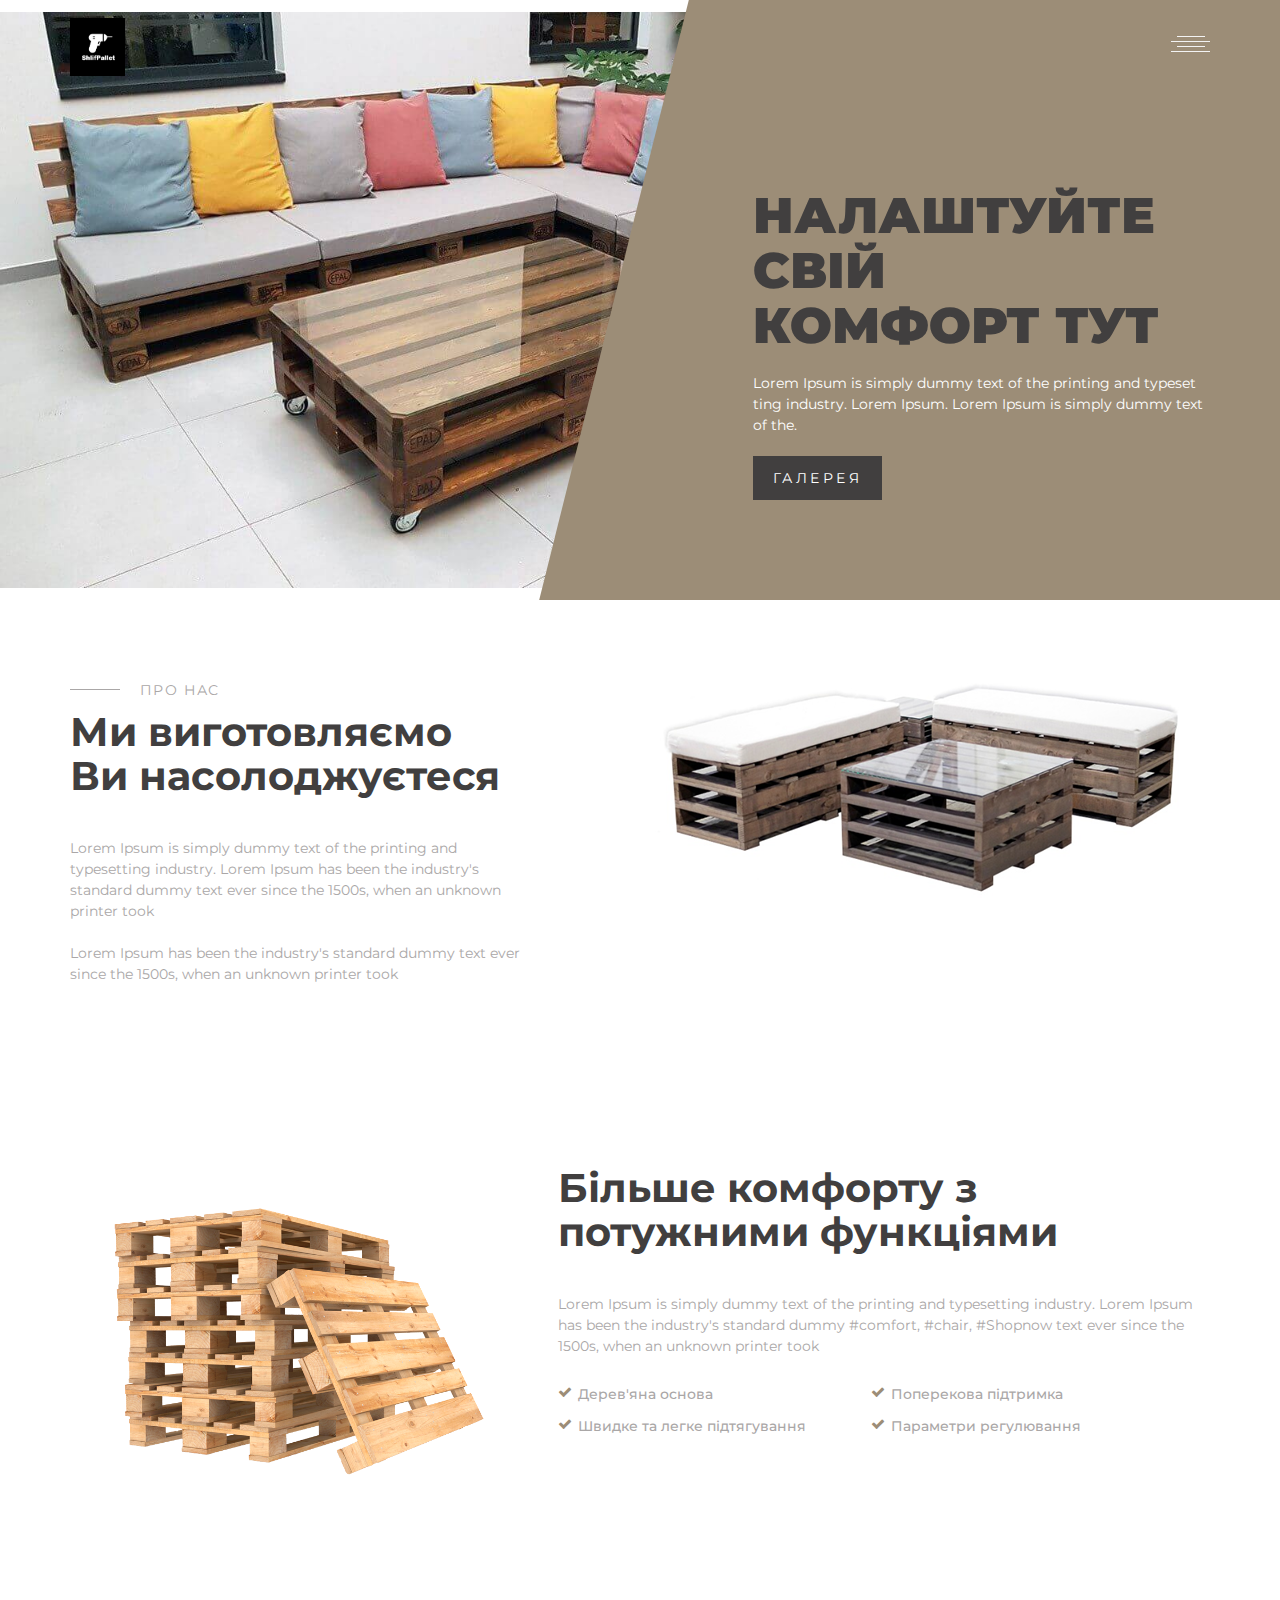
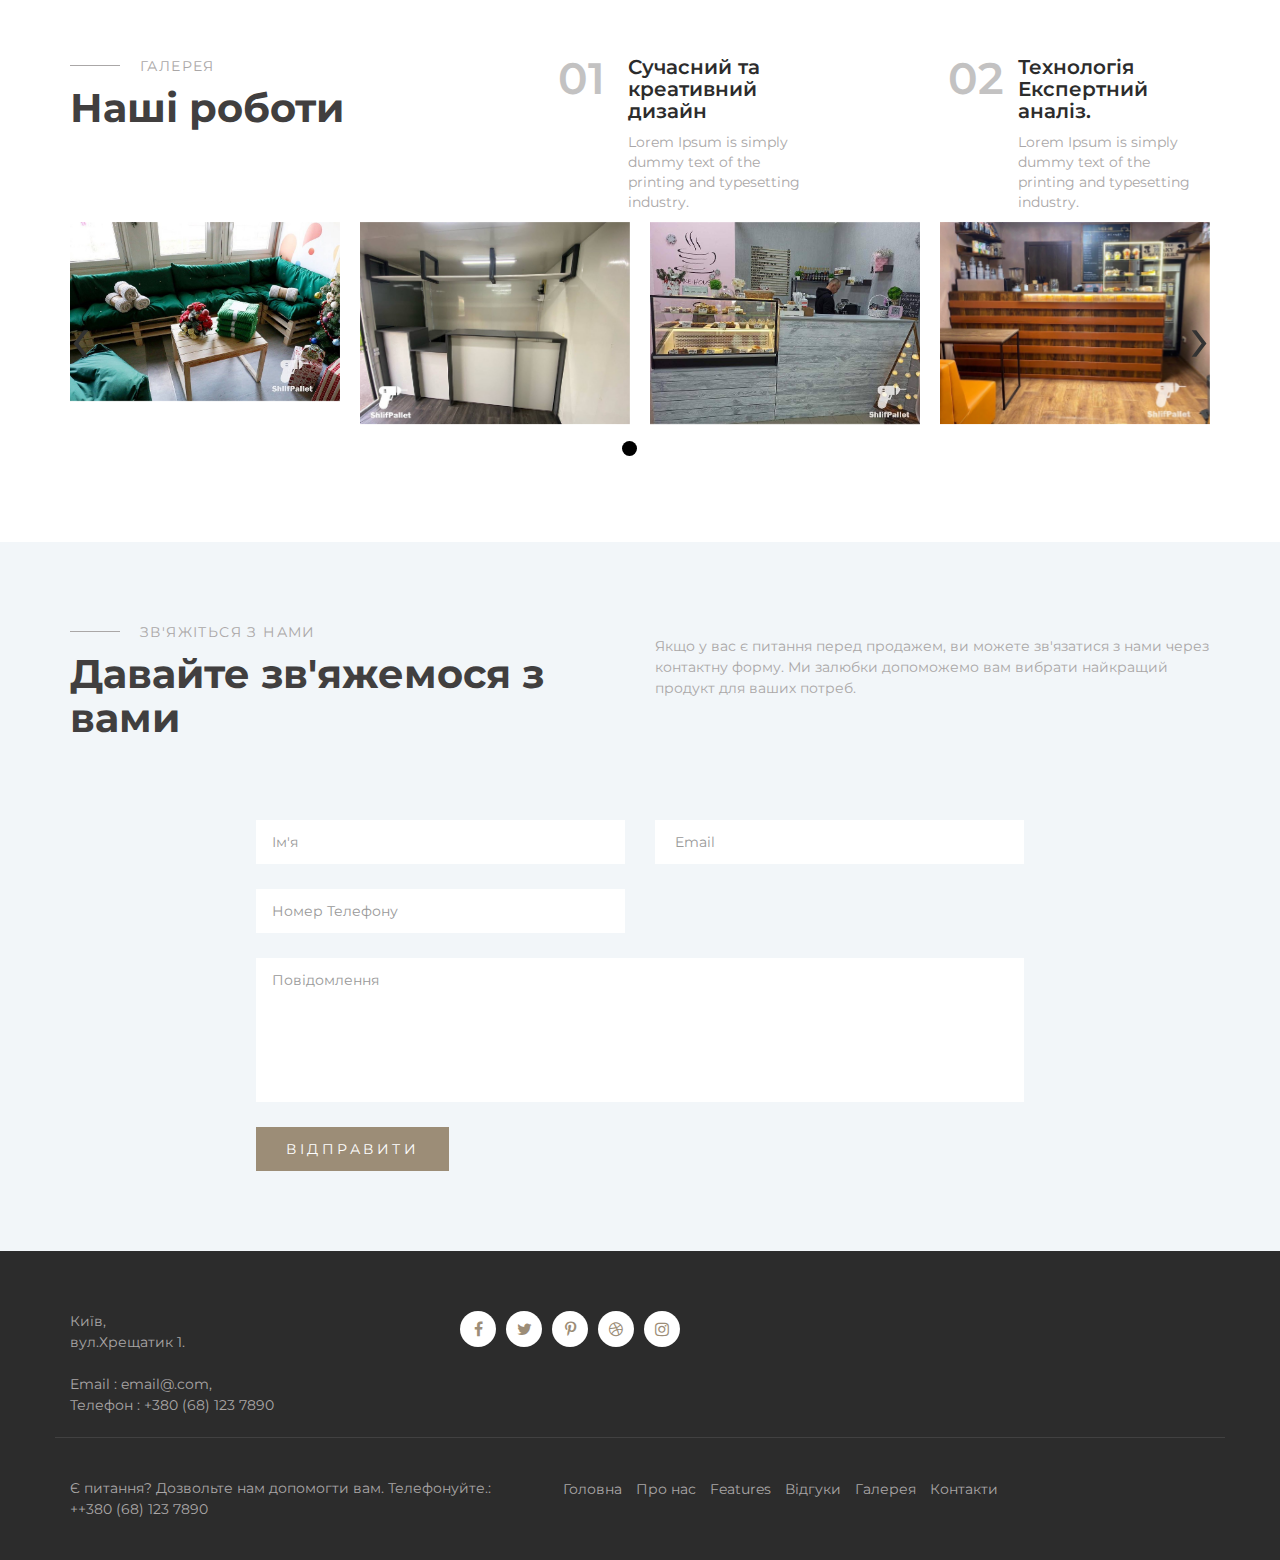
==== default.htm @ c1b33a98 "initial" ====
<!DOCTYPE html>
<html lang="en">

<head>
	<!-- Meta -->
	<meta charset="utf-8">
	<meta http-equiv="X-UA-Compatible" content="IE=edge">
	<meta name="viewport" content="width=device-width, initial-scale=1.0">
	<meta name="description" content="Shlifpallet - Furniture HTML template, Furniture landing page template">
	<meta name="keywords"
		content="Check out our furniture one page websites templates to showcase your furniture art and specification. CMS ready landing page. You can easily convert it into WordPress and other CMS.">
	<meta name="author" content="Awaiken">
	<!-- Page Title -->
	<title>Shlifpallet </title>
	<!-- Google Fonts css-->
	<link rel="preconnect" href="https://fonts.googleapis.com">
<link rel="preconnect" href="https://fonts.gstatic.com" crossorigin>
<link href="https://fonts.googleapis.com/css2?family=Montserrat:ital,wght@0,100;0,200;0,300;0,400;0,500;0,600;0,700;0,800;0,900;1,100;1,200;1,300;1,400;1,500;1,600;1,700;1,800;1,900&display=swap" rel="stylesheet"> 
	<!-- Bootstrap css -->
	<link href="css/bootstrap.min.css" rel="stylesheet" media="screen">
	<link href="css/bootsnav.css" rel="stylesheet" media="screen">
	<!-- Font Awesome icon css-->
	<link href="css/font-awesome.min.css" rel="stylesheet" media="screen">
	<link href="css/flaticon.css" rel="stylesheet" media="screen">
	<!-- Swiper's CSS -->
	<link rel="stylesheet" href="css/swiper.min.css">
	<!-- Animated css -->
	<link href="css/animate.css" rel="stylesheet">
	<!-- Magnific Popup CSS -->
	<link href="css/magnific-popup.css" rel="stylesheet">
	<!-- MS Slider CSS -->
	<link rel="stylesheet" type="text/css" href="css/sliderstyle.css">
	<!-- Main custom css -->
	<link href="css/custom.css" rel="stylesheet" media="screen">
</head>

<body>

	<!-- Preloader starts -->
	<!-- <div class="preloader">
		<span class="loader">
			<span class="loader-inner"></span>
		</span>
	</div> -->
	<!-- Preloader Ends -->

	<!-- Header Section Starts-->
	<header>
		<nav class="navbar navbar-default navbar-sticky  navbar-fixed-top navbar-scrollspy bootsnav"
			data-minus-value-desktop="71" data-minus-value-mobile="71" data-speed="1000">
			<div class="container">
				<div class="attr-nav">
					<ul>
						<li class="side-menu"><a href="#"><img src="images/bar.png" alt="" /></a></li>
					</ul>
				</div>

				<div class="navbar-header">
					<a class="navbar-brand" href="#"><img src="./logo.jpg" class="logo" alt=""></a>
				</div>
			</div>

			<!-- Start Side Menu -->
			<div class="side">
				<a href="#" class="close-side"><i class="fa fa-times"></i></a>
				<div class="side-logo">
					<img src="./logo.jpg" alt="" />
				</div>

				<div class="widget">
					<ul class="link">
						<li class="active scroll"><a href="#home"><i class="fa fa-home"></i> Головна</a></li>
						<li class="scroll"><a href="#about"><i class="fa fa-user "></i> Про нас</a></li>
						<li class="scroll"><a href="#feature"><i class="fa fa-heart"></i> Особливості</a></li>
						<li class="scroll"><a href="#testimonial"><i class="fa fa-comments"></i> Відгуки</a></li>
						<li class="scroll"><a href="#showcase"><i class="fa fa-file-image-o"></i> Галерея</a></li>
						<li class="scroll"><a href="#contact"><i class="fa fa-Телефон"></i> Контакти</a></li>
					</ul>
				</div>
			</div>
			<!-- Side Menu End -->
		</nav>
	</header>
	<!-- Header Section Ends-->

	<!-- Banner Section Starts -->
	<section class="banner parallaxie" id="home">
		<div class="container">
			<div class="row">
				<div class="col-md-5 col-md-offset-7">
					<!-- Header content starts -->
					<div class="header-content wow fadeInUp">
						<h2>Налаштуйте свій
							<br />Комфорт тут
						</h2>
						<p>Lorem Ipsum is simply dummy text of the printing and typeset ting industry. Lorem Ipsum.
							Lorem Ipsum is simply dummy text of the.</p>

						<a href="#" class="btn-shopnow">Галерея</a>
					</div>
					<!-- Header content ends -->
				</div>
			</div>
		</div>
	</section>
	<!-- Banner Section Ends -->

	<!-- Facility Button box starts -->
	<!-- <div class="facility-button">
		<div class="container">
			<div class="row">
				<div class="col-md-4">
					<div class="facility-single wow fadeInUp" data-wow-delay="0.2s">
						<div class="icon-box">
							<i class="flaticon-wallet"></i>
						</div>
						<p>Money Back</p>
					</div>
				</div>

				<div class="col-md-4">
					<div class="facility-single wow fadeInUp" data-wow-delay="0.4s">
						<div class="icon-box">
							<i class="flaticon-shipped"></i>
						</div>
						<p>Free Shipping</p>
					</div>
				</div>

				<div class="col-md-4">
					<div class="facility-single wow fadeInUp" data-wow-delay="0.6s">
						<div class="icon-box">
							<i class="flaticon-support"></i>
						</div>
						<p>Online Support 24/7</p>
					</div>
				</div>
			</div>
		</div>
	</div> -->
	<!-- Facility Button box ends -->

	<!-- About us section starts -->
	<section class="aboutus" id="about">
		<div class="container">
			<div class="row">
				<!-- About us content start -->
				<div class="col-md-5 col-sm-6">
					<div class="section-title wow fadeInUp">
						<p>Про нас</p>
						<h2>Ми виготовляємо <br />Ви насолоджуєтеся</h2>
					</div>

					<div class="about-entry">
						<p>Lorem Ipsum is simply dummy text of the printing and typesetting industry. Lorem Ipsum has
							been the industry's standard dummy text ever since the 1500s, when an unknown printer took
						</p>

						<p>Lorem Ipsum has been the industry's standard dummy text ever since the 1500s, when an unknown
							printer took</p>

					</div>
				</div>
				<!-- About us content end -->

				<!-- About us Image start -->
				<div class="col-md-6 col-md-offset-1 col-sm-3 col-xs-6">
					<div class="about-image wow fadeInRight" data-wow-delay="0.2s">
						<img src="images/offerr.png" alt="" />
					</div>
				</div>
				<!-- About us Image end -->

				<!-- About us Image start -->
				<!-- <div class="col-md-3 col-sm-3 col-xs-6">
					<div class="about-image wow fadeInRight" data-wow-delay="0.4s">
						<img src="images/about-2.jpg" alt="" />
					</div>
				</div> -->
				<!-- About us Image end -->
			</div>
		</div>
	</section>
	<!-- About us section ends -->


	<!-- Features section starts -->
	<section class="features" id="feature">
		<div class="container">
			<div class="row">
				<!-- Feature image start -->
				<div class="col-md-5 col-sm-6">
					<div class="feature-image wow fadeInLeft">
						<img src="images/main.png" alt="" />
					</div>
				</div>
				<!-- Feature image end -->

				<!-- Feature content start -->
				<div class="col-md-7 col-sm-6">
					<div class="section-title">
						<h2>Більше комфорту з <br /> потужними функціями</h2>
					</div>

					<div class="feature-entry">
						<p>Lorem Ipsum is simply dummy text of the printing and typesetting industry. Lorem Ipsum has
							been the industry's standard dummy #comfort, #chair, #Shopnow text ever since the 1500s,
							when an unknown printer took</p>


						<ul>
							<li>Дерев'яна основа</li>
							<li>Поперекова підтримка</li>
							<li>Швидке та легке підтягування</li>
							<li>Параметри регулювання</li>
							<!-- <li>Smooth Revolving</li> -->
						</ul>
					</div>
				</div>
				<!-- Feature content end -->
			</div>
		</div>
	</section>
	<!-- Features section ends -->
	<!-- Design Showcase section starts -->
	<section class="design-showcase" id="showcase">
		<div class="container">
			<div class="row">
				<div class="col-md-5">
					<div class="section-title wow fadeInUp" data-wow-delay="0.2s">
						<p>Галерея</p>
						<h2>Наші роботи</h2>
					</div>
				</div>

				<div class="col-md-3">
					<div class="design-single wow fadeInUp" data-wow-delay="0.4s">
						<span>01</span>
						<h3>Сучасний та креативний дизайн</h3>
						<p>Lorem Ipsum is simply dummy text of the printing and typesetting industry.</p>
					</div>
				</div>

				<div class="col-md-3 col-md-offset-1">
					<div class="design-single wow fadeInUp" data-wow-delay="0.6s">
						<span>02</span>
						<h3>Технологія Експертний аналіз.</h3>
						<p>Lorem Ipsum is simply dummy text of the printing and typesetting industry.</p>
					</div>
				</div>
			</div>

			<div class="row">
				<div class="col-md-12">
					<!-- Showcase slide start -->
					<div class="owl-slider">
						<div id="carousel" class="owl-carousel">
							<div class="item">
								<img src="./images/1.jpg">
							</div>
							<div class="item">
								<img src="./images/2.jpg" alt="">
							</div>
							<!-- <div class="item">
								<img src="./images/3.jpg"
									alt="">
							</div> -->
							<!-- <div class="item">
								<img src="./images/4.jpg"
									alt="">
							</div> -->

							<div class="item">
								<img src="./images/6.jpg" alt="">
							</div>
							<div class="item">
								<img src="./images/7.jpg" alt="">
							</div>
							<div class="item">
								<img src="./images/8.jpg" alt="">
							</div>
							<div class="item">
								<img src="./images/9.jpg" alt="">
							</div>
						</div>
					</div>
					<!-- <div class="slider showcase-slider">
						<img src="images/showcase-1.jpg" class="left" alt="" />
						<img src="images/showcase-2.jpg" class="center" alt="" />
						<img src="images/showcase-3.jpg" class="right" alt="" />
						<img src="images/showcase-4.jpg" alt="" />
					</div> -->
					<!-- Showcase slide end -->
				</div>
			</div>
		</div>
	</section>
	<!-- Design Showcase section ends -->

	<!-- Testimonial starts -->
	<!-- <section class="testimonials parallaxie" id="testimonial">
		<div class="container">
			<div class="row">
				<div class="col-md-12">
					<div class="section-title wow fadeInUp">
						<p>Відгук клієнта</p>
						<h2>Відгук від покупця</h2>
					</div>
				</div>
			</div>

			<div class="row">
				<div class="col-md-12">
					<div class="testimonial-slider">
						<section class="testimonials">
							<div class="container">

								<div class="row">
									<div class="col-sm-12">
									</div>
								</div>
							</div>
						</section>
					</div>
				</div>
			</div>
		</div>
	</section> -->

	<!-- Testimonial ends -->



	<!-- Get in touch section starts -->
	<section class="contactus" id="contact">
		<div class="container">
			<div class="row">
				<div class="col-md-6">
					<div class="section-title wow fadeInUp">
						<p>Зв'яжіться з нами</p>
						<h2>Давайте зв'яжемося з вами</h2>
					</div>
				</div>

				<div class="col-md-6">
					<div class="contact-note">
						<p>Якщо у вас є питання перед продажем, ви можете зв'язатися з нами через контактну форму. Ми
							залюбки допоможемо вам
							вибрати найкращий продукт для ваших потреб.</p>
					</div>
				</div>
			</div>

			<div class="row">
				<div class="col-md-12">
					<!-- Contact us Form start -->
					<div class="contact-form">
						<form id="contactForm" action="#" method="post" data-toggle="validator">
							<div class="row">
								<div class="form-group col-md-6 col-sm-6">
									<input type="text" name="name" id="name" class="form-control" placeholder="Ім'я"
										required>
									<div class="help-block with-errors"></div>
								</div>

								<div class="form-group col-md-6 col-sm-6">
									<input type="email" name="email" id="email" class="form-control"
										placeholder=" Email" required>
									<div class="help-block with-errors"></div>
								</div>

								<div class="form-group col-md-6 col-sm-6">
									<input type="text" name="Телефон" id="Телефон" class="form-control"
										placeholder="Номер Телефону" required>
									<div class="help-block with-errors"></div>
								</div>
								<div class="form-group col-md-12 col-sm-12">
									<textarea rows="6" name="message" id="message" class="form-control"
										placeholder="Повідомлення" required></textarea>
									<div class="help-block with-errors"></div>
								</div>

								<div class="col-md-12 col-sm-12">
									<button type="submit" class="btn-contact"
										title="Submit Your Message!">Відправити</button>
									<div id="msgSubmit" class="h3 text-left hidden"></div>
								</div>
							</div>
						</form>
					</div>
					<!-- Contact us Form end -->
				</div>
			</div>
		</div>
	</section>
	<!-- Get in touch section ends -->

	<!-- Footer starts -->
	<footer>
		<div class="container">
			<div class="row footer-mega">
				<div class="col-md-4">
					<div class="footer-contact">
						<p>Київ, <br />вул.Хрещатик 1.</p>
						<p>Email : email@.com, <br />Телефон : +380 (68) 123 7890</p>
					</div>
				</div>

				<div class="col-md-4">
					<div class="footer-social">
						<a href="#"><i class="fa fa-facebook"></i></a>
						<a href="#"><i class="fa fa-twitter"></i></a>
						<a href="#"><i class="fa fa-pinterest-p"></i></a>
						<a href="#"><i class="fa fa-dribbble"></i></a>
						<a href="#"><i class="fa fa-instagram"></i></a>
					</div>

					<!-- <div class="footer-siteinfo">
						<p>Copyright &copy; 2018, Shlifpallet by Awaiken</p>
					</div> -->
				</div>
			</div>

			<div class="row">
				<div class="col-md-5">
					<div class="need-help">
						<p>Є питання? Дозвольте нам допомогти вам. Телефонуйте.: ++380 (68) 123 7890</p>
					</div>
				</div>

				<div class="col-md-7">
					<!-- Footer menu start -->
					<div class="footer-menu">
						<ul>
							<li><a href="#">Головна</a></li>
							<li><a href="#">Про нас</a></li>
							<li><a href="#">Features</a></li>
							<li><a href="#">Відгуки</a></li>
							<li><a href="#">Галерея</a></li>
							<li><a href="#">Контакти</a></li>
						</ul>
					</div>
					<!-- Footer menu end -->
				</div>
			</div>
		</div>
	</footer>
	<!-- Footer ends -->

	<!-- Jquery Library File -->
	<script src="js/jquery-1.12.4.min.js"></script>
	<!-- Bootstrap js file -->
	<script src="js/bootsnav.js"></script>
	<script src="js/bootstrap.min.js"></script>
	<!-- Bootstrap form validator -->
	<script src="js/validator.min.js"></script>
	<!-- Wow js file -->
	<script src="js/wow.js"></script>
	<!-- Swiper Carousel js file -->
	<script src="js/swiper.min.js"></script>
	<!-- Magnific Popup core JS file -->
	<script src="js/jquery.magnific-popup.min.js"></script>
	<!-- MS Slider js file -->
	<script src="js/slider.jquery.js"></script>
	<!-- Parallaxie js file -->
	<script src="js/parallaxie.js"></script>
	<!-- SmoothScroll -->
	<script src="js/SmoothScroll.js"></script>
	<!-- Main Custom js file -->
	<script src="js/function.js"></script>
	<link rel="stylesheet" href="https://cdnjs.cloudflare.com/ajax/libs/OwlCarousel2/2.3.4/assets/owl.carousel.min.css">
	<script src="https://cdnjs.cloudflare.com/ajax/libs/OwlCarousel2/2.3.4/owl.carousel.min.js"></script>
	<script>
		jQuery("#carousel").owlCarousel({
			autoplay: true,
			rewind: true, /* use rewind if you don't want loop */
			margin: 20,
			/*
		   animateOut: 'fadeOut',
		   animateIn: 'fadeIn',
		   */
			responsiveClass: true,
			autoHeight: true,
			autoplayTimeout: 7000,
			smartSpeed: 800,
			nav: true,
			responsive: {
				0: {
					items: 1
				},

				600: {
					items: 3
				},

				1024: {
					items: 4
				},

				1366: {
					items: 4
				}
			}
		});
	</script>
	<script>
		$(document).ready(function () {
			$('.owl-testimonials').owlCarousel({
				items: 1,
				nav: true,
				dots: true,
				autoplay: true
			})

			// $('.owl-testimonials .owl-prev').html('<');

			// $('.owl-testimonials .owl-next').html('→');
		});
	</script>
</body>

</html>
---- css/bootsnav.css ----
/* ==============================================================

Template name : Bootsnav - Multi Purpose Header
Categorie : Bootstrap Menu in CSS
Author : adamnurdin01
Version : v.1.2
Created : 2016-06-02
Last update : 2016-10-19

============================================================== */

/* MEGAMENU STYLE
=================================*/
nav.bootsnav .dropdown.megamenu-fw {
    position: static;
}

nav.bootsnav .container {
    position: relative;
}

nav.bootsnav .megamenu-fw .dropdown-menu {
    left: auto;
}

nav.bootsnav .megamenu-content {
    padding: 15px;
    width: 100% !important;
}

nav.bootsnav .megamenu-content .title{
    margin-top: 0;
}

nav.bootsnav .dropdown.megamenu-fw .dropdown-menu {
    left: 0;
    right: 0;
}

/* Navbar
=================================*/
nav.navbar.bootsnav{
    margin-bottom: 0;
    -moz-border-radius: 0px;
    -webkit-border-radius: 0px;
    -o-border-radius: 0px;
    border-radius: 0px;
    background-color: #fff;
    border: none;
    border-bottom: solid 1px #e0e0e0;
    z-index: 9;
}

nav.navbar.bootsnav ul.nav > li > a{
    color: #6f6f6f;
    background-color: transparent;
    outline: none;
    margin-bottom: -2px;
}

nav.navbar.bootsnav ul.nav li.megamenu-fw > a:hover,
nav.navbar.bootsnav ul.nav li.megamenu-fw > a:focus,
nav.navbar.bootsnav ul.nav li.active > a:hover,
nav.navbar.bootsnav ul.nav li.active > a:focus,
nav.navbar.bootsnav ul.nav li.active > a{
    background-color: transparent;
}

nav.navbar.bootsnav .navbar-toggle{
    background-color: #fff;
    border: none;
    padding: 0;
    font-size: 18px;
    position: relative;
    top: 5px;
}

nav.navbar.bootsnav ul.nav .dropdown-menu .dropdown-menu{
    top: 0;
    left: 100%;
}

nav.navbar.bootsnav ul.nav ul.dropdown-menu > li > a{
    white-space:normal;
}


ul.menu-col{
    padding: 0;
    margin: 0;
    list-style: none;
}

ul.menu-col li a{
    color: #6f6f6f;
}

ul.menu-col li a:hover,
ul.menu-col li a:focus{
    text-decoration: none;
}

/* Navbar Full
=================================*/
nav.bootsnav.navbar-full{
    padding-bottom: 10px;
    padding-top: 10px;
}

nav.bootsnav.navbar-full .navbar-header{
    display: block;
    width: 100%;
}

nav.bootsnav.navbar-full .navbar-toggle{
    display: inline-block;
    margin-right: 0;
    position: relative;
    top: 0;
    font-size: 30px;
    -webkit-transition: all 1s ease-in-out;
	-moz-transition: all 1s ease-in-out;
	-o-transition: all 1s ease-in-out;
	-ms-transition: all 1s ease-in-out;
	transition: all 1s ease-in-out;
}

nav.bootsnav.navbar-full .navbar-collapse{
    position: fixed;
    width: 100%;
    height: 100% !important;
    top: 0;
    left: 0;
    padding: 0;
    display: none !important;
    z-index: 9;
}

nav.bootsnav.navbar-full .navbar-collapse.in{
    display: block !important;
}

nav.bootsnav.navbar-full .navbar-collapse .nav-full{
    overflow: auto;
}

nav.bootsnav.navbar-full .navbar-collapse .wrap-full-menu{
    display: table-cell;
    vertical-align: middle;
    background-color: #fff;
    overflow: auto;
}

nav.bootsnav.navbar-full .navbar-collapse .nav-full::-webkit-scrollbar {
    width: 0;
}

nav.bootsnav.navbar-full .navbar-collapse .nav-full::-moz-scrollbar {
    width: 0;
}

nav.bootsnav.navbar-full .navbar-collapse .nav-full::-ms-scrollbar {
    width: 0;
}

nav.bootsnav.navbar-full .navbar-collapse .nav-full::-o-scrollbar {
    width: 0;
}


nav.bootsnav.navbar-full .navbar-collapse ul.nav{
    display: block;
    width: 100%;
    overflow: auto;
}

nav.bootsnav.navbar-full .navbar-collapse ul.nav a:hover,
nav.bootsnav.navbar-full .navbar-collapse ul.nav a:focus,
nav.bootsnav.navbar-full .navbar-collapse ul.nav a{
    background-color: transparent;
}

nav.bootsnav.navbar-full .navbar-collapse ul.nav > li{
    float: none;
    display: block;
    text-align: center;
}

nav.bootsnav.navbar-full .navbar-collapse ul.nav > li > a{
    display: table;
    margin: auto;
    text-transform: uppercase;
    font-weight: bold;
    letter-spacing: 2px;
    font-size: 24px;
    padding: 10px 15px;
}

li.close-full-menu > a{
    padding-top: 0px;
    padding-bottom: 0px;
}

li.close-full-menu{
    padding-top: 30px;
    padding-bottom: 30px;
}

/* Atribute Navigation
=================================*/
.attr-nav{
    float: right;
    display: inline-block;
    margin-left: 13px;
    margin-right: -15px;
}

.attr-nav > ul{
    padding: 0;
    margin: 0 0 -7px 0;
    list-style: none;
    display: inline-block;
}

.attr-nav > ul > li{
    float: left;
    display: block;
}

.attr-nav > ul > li > a{
    color: #6f6f6f;
    display: block;
    padding: 28px 15px;
    position: relative;
}

.attr-nav > ul > li > a span.badge{
    position: absolute;
    top: 50%;
    margin-top: -15px;
    right: 5px;
    font-size: 10px;
    padding: 0;
    width: 15px;
    height: 15px;
    padding-top: 2px;
}

.attr-nav > ul > li.dropdown ul.dropdown-menu{
    -moz-border-radius: 0px;
    -webkit-border-radius: 0px;
    -o-border-radius: 0px;
    border-radius: 0px;
    -moz-box-shadow: 0px 0px 0px;
    -webkit-box-shadow: 0px 0px 0px;
    -o-box-shadow: 0px 0px 0px;
    box-shadow: 0px 0px 0px;
    border: solid 1px #e0e0e0;
}

ul.cart-list{
    padding: 0 !important;
    width: 250px !important;
}

ul.cart-list > li{
    position: relative;
    border-bottom: solid 1px #efefef;
    padding: 15px 15px 23px 15px !important;
}

ul.cart-list > li > a.photo{
    padding: 0 !important;
    margin-right: 15px;
    float: left;
    display: block;
    width: 50px;
    height: 50px;
    left: 15px;
    top: 15px;
}

ul.cart-list > li img{
    width: 50px;
    height: 50px;
    border: solid 1px #efefef;
}

ul.cart-list > li > h6{
    margin: 0;
}

ul.cart-list > li > h6 > a.photo{
    padding: 0 !important;
    display: block;
}

ul.cart-list > li > p{
    margin-bottom: 0;
}

ul.cart-list > li.total{
    background-color: #f5f5f5;
    padding-bottom: 15px !important;
}

ul.cart-list > li.total > .btn{
    display: inline-block;
    border-bottom: solid 1px #efefef;
}

ul.cart-list > li .price{
    font-weight: bold;
}

ul.cart-list > li.total > span{
    padding-top: 8px;
}

/* Top Search
=================================*/
.top-search{
    background-color: #333;
    padding: 10px 0;
    display: none;
}

.top-search input.form-control{
    background-color: transparent;
    border: none;
    -moz-box-shadow: 0px 0px 0px;
    -webkit-box-shadow: 0px 0px 0px;
    -o-box-shadow: 0px 0px 0px;
    box-shadow: 0px 0px 0px;
    color: #fff;
    height: 40px;
    padding: 0 15px;
}

.top-search .input-group-addon{
    background-color: transparent;
    border: none;
    color: #fff;
    padding-left: 0;
    padding-right: 0;
}

.top-search .input-group-addon.close-search{
    cursor: pointer;
}

/* Side Menu
=================================*/
body{
    -webkit-transition: all 0.3s ease-in-out;
	-moz-transition: all 0.3s ease-in-out;
	-o-transition: all 0.3s ease-in-out;
	-ms-transition: all 0.3s ease-in-out;
	transition: all 0.3s ease-in-out;
}

body.on-side{
    margin-left: -280px;
}

.side{
    position: fixed;
    overflow-y: auto;
    top: 0;
    right: -280px;
    width: 280px;
    padding: 25px 30px;
    height: 100%;
    display: block;
    background-color: #333;
    -webkit-transition: all 0.3s ease-in-out;
	-moz-transition: all 0.3s ease-in-out;
	-o-transition: all 0.3s ease-in-out;
	-ms-transition: all 0.3s ease-in-out;
	transition: all 0.3s ease-in-out;
    z-index: 9;
}

.side.on{
    right: 0;
}

.side .close-side{
    float: right;
    color: #fff;
    position: relative;
    z-index: 2;
    font-size: 16px;
}

.side .widget{
    position: relative;
    z-index: 1;
    margin-bottom: 25px;
}

.side .widget .title{
    color: #fff;
    margin-bottom: 15px;
}

.side .widget ul.link{
    padding: 0;
    margin: 0;
    list-style: none;
}

.side .widget ul.link li a{
    color: #9f9f9f;
    letter-spacing: 1px;
}

.side .widget ul.link li a:focus,
.side .widget ul.link li a:hover{
    color: #fff;
    text-decoration: none;
}

/* Share
=================================*/
nav.navbar.bootsnav .share{
    padding: 0 30px;
    margin-bottom: 30px;
}

nav.navbar.bootsnav .share ul{
    display: inline-block;
    padding: 0;
    margin: 0 0 -7px 0;
    list-style: none;
}

nav.navbar.bootsnav .share ul > li{
    float: left;
    display: block;
    margin-right: 5px;
}

nav.navbar.bootsnav .share ul > li > a{
    display: table-cell;
    vertical-align: middle;
    text-align: center;
    width: 35px;
    height: 35px;
    -moz-border-radius: 50%;
    -webkit-border-radius: 50%;
    -o-border-radius: 50%;
    border-radius: 50%;
    background-color: #cfcfcf;
    color: #fff;
}

/* Transparent
=================================*/
nav.navbar.bootsnav.navbar-fixed{
    position: fixed;
    display: block;
    width: 100%;
}

nav.navbar.bootsnav.no-background{
    -webkit-transition: all 1s ease-in-out;
	-moz-transition: all 1s ease-in-out;
	-o-transition: all 1s ease-in-out;
	-ms-transition: all 1s ease-in-out;
	transition: all 1s ease-in-out;
}

/* Navbar Sticky
=================================*/
.wrap-sticky{
    position: relative;
    -webkit-transition: all 0.3s ease-in-out;
	-moz-transition: all 0.3s ease-in-out;
	-o-transition: all 0.3s ease-in-out;
	-ms-transition: all 0.3s ease-in-out;
	transition: all 0.3s ease-in-out;
}

.wrap-sticky nav.navbar.bootsnav{
    position: absolute;
    width: 100%;
    left: 0;
    top: 0;
}

.wrap-sticky nav.navbar.bootsnav.sticked{
    position: fixed;
    -webkit-transition: all 0.2s ease-in-out;
	-moz-transition: all 0.2s ease-in-out;
	-o-transition: all 0.2s ease-in-out;
	-ms-transition: all 0.2s ease-in-out;
	transition: all 0.2s ease-in-out;
}

body.on-side .wrap-sticky nav.navbar.bootsnav.sticked{
    left: -280px;
}

/* Navbar Responsive
=================================*/
@media (min-width: 1024px) and (max-width:1400px) {
    body.wrap-nav-sidebar .wrapper .container{
        width: 100%;
        padding-left: 30px;
        padding-right: 30px;
    }
}

@media (min-width: 1024px) {
    /* General Navbar
    =================================*/
    nav.navbar.bootsnav ul.nav .dropdown-menu .dropdown-menu{
        margin-top: -2px;
    }

    nav.navbar.bootsnav ul.nav.navbar-right .dropdown-menu .dropdown-menu{
        left: -200px;
    }
    
    nav.navbar.bootsnav ul.nav > li > a{
        padding: 30px 15px;
        font-weight: 600;
    }
    
    nav.navbar.bootsnav ul.nav > li.dropdown > a.dropdown-toggle:after{
        font-family: 'FontAwesome';
        content: "\f0d7";
        margin-left: 5px;
        margin-top: 2px;
    }
    
    nav.navbar.bootsnav li.dropdown ul.dropdown-menu{
        -moz-box-shadow: 0px 0px 0px;
        -webkit-box-shadow: 0px 0px 0px;
        -o-box-shadow: 0px 0px 0px;
        box-shadow: 0px 0px 0px;
        -moz-border-radius: 0px;
        -webkit-border-radius: 0px;
        -o-border-radius: 0px;
        border-radius: 0px;
        padding: 0;
        width: 200px;
        background: #fff;
        border: solid 1px #e0e0e0;
        border-top: solid 5px;
    }
    
    nav.navbar.bootsnav li.dropdown ul.dropdown-menu > li a:hover,
    nav.navbar.bootsnav li.dropdown ul.dropdown-menu > li a:hover{
        background-color: transparent;
    }
    
    nav.navbar.bootsnav li.dropdown ul.dropdown-menu > li > a{
        padding: 10px 15px;
        border-bottom: solid 1px #eee;
        color: #6f6f6f;
    }
    
    nav.navbar.bootsnav li.dropdown ul.dropdown-menu > li:last-child > a{
        border-bottom: none;
    }
    
    nav.navbar.bootsnav ul.navbar-right li.dropdown ul.dropdown-menu li a{
        text-align: right;
    }
    
    nav.navbar.bootsnav li.dropdown ul.dropdown-menu li.dropdown > a.dropdown-toggle:before{
        font-family: 'FontAwesome';
        float: right;
        content: "\f105";
        margin-top: 0;
    }
    
    nav.navbar.bootsnav ul.navbar-right li.dropdown ul.dropdown-menu li.dropdown > a.dropdown-toggle:before{
        font-family: 'FontAwesome';
        float: left;
        content: "\f104";
        margin-top: 0;
    }
    
    nav.navbar.bootsnav li.dropdown ul.dropdown-menu ul.dropdown-menu{
        top: -3px;
    }
    
    nav.navbar.bootsnav ul.dropdown-menu.megamenu-content{
        padding: 0 15px !important;
    }
    
    nav.navbar.bootsnav ul.dropdown-menu.megamenu-content > li{
       padding: 25px 0 20px;
    }
    
    nav.navbar.bootsnav ul.dropdown-menu.megamenu-content.tabbed{
        padding: 0;
    }
    
    nav.navbar.bootsnav ul.dropdown-menu.megamenu-content.tabbed > li{
        padding: 0;
    }
    
    nav.navbar.bootsnav ul.dropdown-menu.megamenu-content .col-menu{
        padding: 0 30px;
        margin: 0 -0.5px;
        border-left: solid 1px #f0f0f0;
        border-right: solid 1px #f0f0f0;
    }
    
    nav.navbar.bootsnav ul.dropdown-menu.megamenu-content .col-menu:first-child{
        border-left: none;
    }
    
    nav.navbar.bootsnav ul.dropdown-menu.megamenu-content .col-menu:last-child{
        border-right: none;
    }
    
    nav.navbar.bootsnav ul.dropdown-menu.megamenu-content .content{
        display: none;
    }
    
    nav.navbar.bootsnav ul.dropdown-menu.megamenu-content .content ul.menu-col li a{
        text-align: left;
        padding: 5px 0;
        display: block;
        width: 100%;
        margin-bottom: 0;
        border-bottom: none;
        color: #6f6f6f;
    }
    
    nav.navbar.bootsnav.on ul.dropdown-menu.megamenu-content .content{
        display: block !important;
        height: auto !important;
    }
    
    /* Navbar Transparent
    =================================*/  
    nav.navbar.bootsnav.no-background{
        background-color: transparent;
        border: none;
    }
    
    nav.navbar.bootsnav.navbar-transparent .attr-nav{
        padding-left: 15px;
        margin-left: 30px;
    }
    
    nav.navbar.bootsnav.navbar-transparent.white{
        background-color: rgba(255,255,255,0.3);
        border-bottom: solid 1px #bbb;
    }
    
    nav.navbar.navbar-inverse.bootsnav.navbar-transparent.dark,
    nav.navbar.bootsnav.navbar-transparent.dark{
        background-color: rgba(0,0,0,0.3);
        border-bottom: solid 1px #555;
    }
    
    nav.navbar.bootsnav.navbar-transparent.white .attr-nav{
        border-left: solid 1px #bbb;
    }
    
    nav.navbar.navbar-inverse.bootsnav.navbar-transparent.dark .attr-nav,
    nav.navbar.bootsnav.navbar-transparent.dark .attr-nav{
        border-left: solid 1px #555;
    }
    
    nav.navbar.bootsnav.no-background.white .attr-nav > ul > li > a,
    nav.navbar.bootsnav.navbar-transparent.white .attr-nav > ul > li > a,
    nav.navbar.bootsnav.navbar-transparent.white ul.nav > li > a,
    nav.navbar.bootsnav.no-background.white ul.nav > li > a{
        color: #fff;
    }
    
    nav.navbar.bootsnav.navbar-transparent.dark .attr-nav > ul > li > a,
    nav.navbar.bootsnav.navbar-transparent.dark ul.nav > li > a{
        color: #eee;
    }
    
    nav.navbar.bootsnav.navbar-fixed.navbar-transparent .logo-scrolled,
    nav.navbar.bootsnav.navbar-fixed.no-background .logo-scrolled{
        display: none;
    }

    nav.navbar.bootsnav.navbar-fixed.navbar-transparent .logo-display,
    nav.navbar.bootsnav.navbar-fixed.no-background .logo-display{
        display: block;
    }

    nav.navbar.bootsnav.navbar-fixed .logo-display{
        display: none;
    }

    nav.navbar.bootsnav.navbar-fixed .logo-scrolled{
        display: block;
    }
    
    /* Atribute Navigation
    =================================*/    
    .attr-nav > ul > li.dropdown ul.dropdown-menu{
        margin-top: 0;
        margin-left: 55px;
        width: 250px;
        left: -250px;
    }
    
    /* Menu Center
    =================================*/
    nav.navbar.bootsnav.menu-center .container{
        position: relative;
    }
    
    nav.navbar.bootsnav.menu-center ul.nav.navbar-center{
        float:none;
        margin: 0 auto;
        display: table;
        table-layout: fixed;
    }
    
    nav.navbar.bootsnav.menu-center .navbar-header,
    nav.navbar.bootsnav.menu-center .attr-nav{
        position: absolute;
    }
    
    nav.navbar.bootsnav.menu-center .attr-nav{
        right: 15px;
    }
    
    /* Navbar Brand top
    =================================*/
    nav.bootsnav.navbar-brand-top .navbar-header{
        display: block;
        width: 100%;
        text-align: center;
    }
    
    nav.bootsnav.navbar-brand-top ul.nav > li.dropdown > ul.dropdown-menu{
        margin-top: 2px;
    }
    
    nav.bootsnav.navbar-brand-top ul.nav > li.dropdown.megamenu-fw > ul.dropdown-menu{
        margin-top: 0;
    }
    
    nav.bootsnav.navbar-brand-top .navbar-header .navbar-brand{
        display: inline-block;
        float: none;
        margin: 0;
    }
    
    nav.bootsnav.navbar-brand-top .navbar-collapse{
        text-align: center;
    }
    
    nav.bootsnav.navbar-brand-top ul.nav{
        display: inline-block;
        float: none;
        margin: 0 0 -5px 0;
    }
    
    /* Navbar Center
    =================================*/
    nav.bootsnav.brand-center .navbar-header{
        display: block;
        width: 100%;
        position: absolute;
        text-align: center;
        top: 0;
        left: 0;
    }
    
    nav.bootsnav.brand-center .navbar-brand{
        display: inline-block;
        float: none;
    }
    
    nav.bootsnav.brand-center .navbar-collapse{
        text-align: center;
        display: inline-block;
        padding-left: 0;
        padding-right: 0;
    }
    
    nav.bootsnav.brand-center ul.nav > li.dropdown > ul.dropdown-menu{
        margin-top: 2px;
    }
    
    nav.bootsnav.brand-center ul.nav > li.dropdown.megamenu-fw > ul.dropdown-menu{
        margin-top: 0;
    }
    
    nav.bootsnav.brand-center .navbar-collapse .col-half{
        width: 50%;
        float: left;
        display: block;
    }
    
    nav.bootsnav.brand-center .navbar-collapse .col-half.left{
        text-align: right;
        padding-right: 100px;
    }
    
    nav.bootsnav.brand-center .navbar-collapse .col-half.right{
        text-align: left;
        padding-left: 100px;
    }
    
    nav.bootsnav.brand-center ul.nav{
        float: none !important;
        margin-bottom: -5px !important;
        display: inline-block !important;
    }
    
    nav.bootsnav.brand-center ul.nav.navbar-right{
        margin: 0;
    }
    
    nav.bootsnav.brand-center.center-side .navbar-collapse .col-half.left{
        text-align: left;
        padding-right: 100px;
    }
    
    nav.bootsnav.brand-center.center-side .navbar-collapse .col-half.right{
        text-align: right;
        padding-left: 100px;
    }
    
    /* Navbar Sidebar
    =================================*/
    body.wrap-nav-sidebar .wrapper{
        padding-left: 260px; 
        overflow-x: hidden;
    }

    nav.bootsnav.navbar-sidebar{
        position: fixed;
        width: 260px;
        overflow: hidden;
        left: 0;
        padding: 0  0 0 0 !important;
        background: #fff;
        border-right: solid 1px #dfdfdf;
    }  
    
    nav.bootsnav.navbar-sidebar .scroller{
        width: 280px;
        overflow-y:auto;
        overflow-x: hidden;
    }

    nav.bootsnav.navbar-sidebar .container-fluid,
    nav.bootsnav.navbar-sidebar .container{
        padding: 0 !important;
    }

    nav.bootsnav.navbar-sidebar .navbar-header{
        float: none;
        display: block;
        width: 260px;
        padding: 10px 15px;
        margin: 10px 0 0 0 !important;
    }
    
    nav.bootsnav.navbar-sidebar .navbar-collapse{
        padding: 0 !important;
        width: 260px;
    }

    nav.bootsnav.navbar-sidebar ul.nav{
        float: none;
        display: block;
        width: 100%;
        padding: 0 15px !important;
        margin: 0 0 30px 0;
    }

    nav.bootsnav.navbar-sidebar ul.nav li{
        float: none !important;
    }
    
    nav.bootsnav.navbar-sidebar ul.nav > li > a{
        padding: 10px 15px;
        font-weight: bold;
    }
    
    nav.bootsnav.navbar-sidebar ul.nav > li.dropdown > a:after{
        float: right;
    }
    
    nav.bootsnav.navbar-sidebar ul.nav li.dropdown ul.dropdown-menu{
        left: 100%;
        top: 0;
        position: relative !important;
        left: 0 !important;
        width: 100% !important;
        height: auto !important;
        background-color: transparent;
        border: none !important;
        padding: 0;
        -moz-box-shadow: 0px 0px 0px;
        -webkit-box-shadow: 0px 0px 0px;
        -o-box-shadow: 0px 0px 0px;
        box-shadow: 0px 0px 0px;
    }
    
    nav.bootsnav.navbar-sidebar ul.nav .megamenu-content .col-menu{
        border: none !important;
    }
    
    nav.bootsnav.navbar-sidebar ul.nav > li.dropdown > ul.dropdown-menu{
        margin-bottom: 15px;
    }
    
    nav.bootsnav.navbar-sidebar ul.nav li.dropdown ul.dropdown-menu{
        padding-left: 0;
        float: none;
        margin-bottom: 0;
    }
    
    nav.bootsnav.navbar-sidebar ul.nav li.dropdown ul.dropdown-menu li a{
        padding:  5px 15px;
        color: #6f6f6f;
        border: none;
    }
    
    nav.bootsnav.navbar-sidebar ul.nav li.dropdown ul.dropdown-menu ul.dropdown-menu{
        padding-left: 15px;
        margin-top: 0;
    }
    
    nav.bootsnav.navbar-sidebar ul.nav li.dropdown ul.dropdown-menu li.dropdown > a:before{
        font-family: 'FontAwesome';
        content: "\f105";
        float: right;
    }
    
    nav.bootsnav.navbar-sidebar ul.nav li.dropdown.on ul.dropdown-menu li.dropdown.on > a:before{
        content: "\f107";
    }
    
    nav.bootsnav.navbar-sidebar ul.dropdown-menu.megamenu-content > li{
        padding: 0 !important;
    }
        
    nav.bootsnav.navbar-sidebar .dropdown .megamenu-content .col-menu{
        display: block;
        float: none !important;
        padding: 0;
        margin: 0;
        width: 100%;
    }
    
    nav.bootsnav.navbar-sidebar .dropdown .megamenu-content .col-menu .title{
        padding: 7px 0;
        text-transform: none;
        font-weight: 400;
        letter-spacing: 0px;
        margin-bottom: 0;
        cursor: pointer;
        color: #6f6f6f;
    }
    
    nav.bootsnav.navbar-sidebar .dropdown .megamenu-content .col-menu .title:before{
        font-family: 'FontAwesome';
        content: "\f105";
        float: right;
    }
    
    nav.bootsnav.navbar-sidebar .dropdown .megamenu-content .col-menu.on .title:before{
        content: "\f107";
    }
    
    nav.bootsnav.navbar-sidebar .dropdown .megamenu-content .col-menu{
        border: none;
    }
    
    nav.bootsnav.navbar-sidebar .dropdown .megamenu-content .col-menu .content{
        padding: 0 0 0 15px;
    }
    
    nav.bootsnav.navbar-sidebar .dropdown .megamenu-content .col-menu ul.menu-col li a{
        padding: 3px 0 !important;
    }
}

@media (max-width: 992px) {
    /* Navbar Responsive
    =================================*/ 
    nav.navbar.bootsnav .navbar-brand    {
        display: inline-block;
        float: none !important;
        margin: 0 !important;
    }
    
    nav.navbar.bootsnav .navbar-header {
        float: none;
        display: block;
        text-align: center;
        padding-left: 30px;
        padding-right: 30px;
    }
    
    nav.navbar.bootsnav .navbar-toggle {
        display: inline-block;
        float: left;
        margin-right: -200px;
        margin-top: 10px;
    }
    
    nav.navbar.bootsnav .navbar-collapse {
        border: none;   
        margin-bottom: 0;
    }
    
    nav.navbar.bootsnav.no-full .navbar-collapse{
        max-height: 350px;
        overflow-y: auto !important;
    }
    
    nav.navbar.bootsnav .navbar-collapse.collapse {
        display: none !important;
    }
    
    nav.navbar.bootsnav .navbar-collapse.collapse.in {
        display: block !important;
    }
    
    nav.navbar.bootsnav .navbar-nav {
        float: none !important;
        padding-left: 30px;
        padding-right: 30px;
        margin: 0px -15px;
    }
    
    nav.navbar.bootsnav .navbar-nav > li {
        float: none;
    }
    
    nav.navbar.bootsnav li.dropdown a.dropdown-toggle:before{
        font-family: 'FontAwesome';
        content: "\f105";
        float: right;
        font-size: 16px;
        margin-left: 10px;
    }
    
    nav.navbar.bootsnav li.dropdown.on > a.dropdown-toggle:before{
        content: "\f107";
    }
    
    nav.navbar.bootsnav .navbar-nav > li > a{
        display: block;
        width: 100%;
        border-bottom: solid 1px #e0e0e0;
        padding: 10px 0;
        border-top: solid 1px #e0e0e0;
        margin-bottom: -1px;
    }
    
    nav.navbar.bootsnav .navbar-nav > li:first-child > a{
        border-top: none;
    }
    
    nav.navbar.bootsnav ul.navbar-nav.navbar-left > li:last-child > ul.dropdown-menu{
        border-bottom: solid 1px #e0e0e0;
    }
    
    nav.navbar.bootsnav ul.nav li.dropdown li a.dropdown-toggle{
        float: none !important;
        position: relative;
        display: block;
        width: 100%;
    }
    
    nav.navbar.bootsnav ul.nav li.dropdown ul.dropdown-menu{
        width: 100%;
        position: relative !important;
        background-color: transparent;
        float: none;
        border: none;
        padding: 0 0 0 15px !important;
        margin: 0 0 -1px 0 !important;
        -moz-box-shadow: 0px 0px 0px;
        -webkit-box-shadow: 0px 0px 0px;
        -o-box-shadow: 0px 0px 0px;
        box-shadow: 0px 0px 0px;
        -moz-border-radius: 0px 0px 0px;
        -webkit-border-radius: 0px 0px 0px;
        -o-border-radius: 0px 0px 0px;
        border-radius: 0px 0px 0px;
    }
    
    nav.navbar.bootsnav ul.nav li.dropdown ul.dropdown-menu  > li > a{
        display: block;
        width: 100%;
        border-bottom: solid 1px #e0e0e0;
        padding: 10px 0;
        color: #6f6f6f;
    }
    
    nav.navbar.bootsnav ul.nav ul.dropdown-menu li a:hover,
    nav.navbar.bootsnav ul.nav ul.dropdown-menu li a:focus{
        background-color: transparent;
    }
    
    nav.navbar.bootsnav ul.nav ul.dropdown-menu ul.dropdown-menu{
        float: none !important;
        left: 0;
        padding: 0 0 0 15px;
        position: relative;
        background: transparent;
        width: 100%;
    }
    
    nav.navbar.bootsnav ul.nav ul.dropdown-menu li.dropdown.on > ul.dropdown-menu{
        display: inline-block;
        margin-top: -10px;
    }
    
    nav.navbar.bootsnav li.dropdown ul.dropdown-menu li.dropdown > a.dropdown-toggle:after{
        display: none;
    }
    
    nav.navbar.bootsnav .dropdown .megamenu-content .col-menu .title{
        padding: 10px 15px 10px 0;
        line-height: 24px;
        text-transform: none;
        font-weight: 400;
        letter-spacing: 0px;
        margin-bottom: 0;
        cursor: pointer;
        border-bottom: solid 1px #e0e0e0;
        color: #6f6f6f;
    }
    
    nav.navbar.bootsnav .dropdown .megamenu-content .col-menu ul > li > a{
        display: block;
        width: 100%;
        border-bottom: solid 1px #e0e0e0;
        padding: 8px 0;
    }
    
   nav.navbar.bootsnav .dropdown .megamenu-content .col-menu .title:before{
        font-family: 'FontAwesome';
        content: "\f105";
        float: right;
        font-size: 16px;
        margin-left: 10px;
       position: relative;
       right: -15px;
    }
    
    nav.navbar.bootsnav .dropdown .megamenu-content .col-menu:last-child .title{
        border-bottom: none;
    }
    
    nav.navbar.bootsnav .dropdown .megamenu-content .col-menu.on:last-child .title{
        border-bottom: solid 1px #e0e0e0;
    }
    
    nav.navbar.bootsnav .dropdown .megamenu-content .col-menu:last-child ul.menu-col li:last-child a{
        border-bottom: none;
    }
    
    nav.navbar.bootsnav .dropdown .megamenu-content .col-menu.on .title:before{
        content: "\f107";
    }
    
    nav.navbar.bootsnav .dropdown .megamenu-content .col-menu .content{
        padding: 0 0 0 15px;
    }
    
    nav.bootsnav.brand-center .navbar-collapse{
        display: block;
    }
    
    nav.bootsnav.brand-center ul.nav{
        margin-bottom: 0px !important;
    }
    
    nav.bootsnav.brand-center .navbar-collapse .col-half{
        width: 100%;
        float: none;
        display: block;
    }
    
    nav.bootsnav.brand-center .navbar-collapse .col-half.left{
        margin-bottom: 0;
    }
    
    nav.bootsnav .megamenu-content{
        padding: 0;
    }
    
    nav.bootsnav .megamenu-content .col-menu{
        padding-bottom: 0;
    }
    
    nav.bootsnav .megamenu-content .title{
        cursor: pointer;
        display: block;
        padding: 10px 15px;
        margin-bottom: 0;
        font-weight: normal;
    }
    
    nav.bootsnav .megamenu-content .content{
        display: none;
    }
    
    .attr-nav{
        position: absolute;
        right: 60px;
    }
    
    .attr-nav > ul{
        padding: 0;
        margin: 0 -15px -7px 0;
    }
    
    .attr-nav > ul > li > a{
        padding: 16px 15px 15px;
    }
    
    .attr-nav > ul > li.dropdown > a.dropdown-toggle:before{
        display: none;
    }
    
    .attr-nav > ul > li.dropdown ul.dropdown-menu{
        margin-top: 2px;
        margin-left: 55px;
        width: 250px;
        left: -250px;
        border-top: solid 5px;
    }
    
    .top-search .container{
        padding: 0 45px;
    }
    
    /* Navbar full Responsive
    =================================*/   
    nav.bootsnav.navbar-full ul.nav{
        margin-left: 0;
    }
    
    nav.bootsnav.navbar-full ul.nav > li > a{
        border: none;
    }
    
    nav.bootsnav.navbar-full .navbar-brand    {
        float: left !important;
        padding-left: 0;
    }
    
    nav.bootsnav.navbar-full .navbar-toggle {
        display: inline-block;
        float: right;
        margin-right: 0;
        margin-top: 10px;
    }
    
    nav.bootsnav.navbar-full .navbar-header {
        padding-left: 15px;
        padding-right: 15px;
    }
    
    /* Navbar Sidebar
    =================================*/ 
    nav.navbar.bootsnav.navbar-sidebar .share{
        padding: 30px 15px;
        margin-bottom: 0;
    }
    
    /* Tabs
    =================================*/ 
    nav.navbar.bootsnav .megamenu-content.tabbed{
        padding-left: 0 !mportant;
    }
    
    nav.navbar.bootsnav .tabbed > li{
        padding: 25px 0;
        margin-left: -15px !important;
    }
    
    /* Mobile Navigation
    =================================*/     
    body > .wrapper{
        -webkit-transition: all 0.3s ease-in-out;
        -moz-transition: all 0.3s ease-in-out;
        -o-transition: all 0.3s ease-in-out;
        -ms-transition: all 0.3s ease-in-out;
        transition: all 0.3s ease-in-out;
    }
    
    body.side-right > .wrapper{
        margin-left: 280px;
        margin-right: -280px !important;
    }
    
    nav.navbar.bootsnav.navbar-mobile .navbar-collapse{
        position: fixed;
        overflow-y: auto !important;
        overflow-x: hidden !important;
        display: block;
        background: #fff;
        z-index: 99;
        width: 280px;
        height: 100% !important;
        left: -280px;
        top: 0;
        padding: 0;
        -webkit-transition: all 0.3s ease-in-out;
        -moz-transition: all 0.3s ease-in-out;
        -o-transition: all 0.3s ease-in-out;
        -ms-transition: all 0.3s ease-in-out;
        transition: all 0.3s ease-in-out;
    }
    
    nav.navbar.bootsnav.navbar-mobile .navbar-collapse.in{
        left: 0;
    }
    
    nav.navbar.bootsnav.navbar-mobile ul.nav{
        width: 293px;
        padding-right: 0;
        padding-left: 15px;
    }
    
    nav.navbar.bootsnav.navbar-mobile ul.nav > li > a{
        padding: 15px 15px;
    }
    
    nav.navbar.bootsnav.navbar-mobile ul.nav ul.dropdown-menu > li > a{
        padding-right: 15px !important;
        padding-top: 15px !important;
        padding-bottom: 15px !important;
    }
    
    nav.navbar.bootsnav.navbar-mobile ul.nav ul.dropdown-menu .col-menu .title{
        padding-right: 30px !important;
        padding-top: 13px !important;
        padding-bottom: 13px !important;
    }
    
    nav.navbar.bootsnav.navbar-mobile ul.nav ul.dropdown-menu .col-menu ul.menu-col li a{
        padding-top: 13px !important;
        padding-bottom: 13px !important;
    }
    
    nav.navbar.bootsnav.navbar-mobile .navbar-collapse [class*=' col-'] {
        width: 100%;
    }
    
    nav.navbar.bootsnav.navbar-fixed .logo-scrolled{
        display: block !important;
    }

    nav.navbar.bootsnav.navbar-fixed .logo-display{
        display: none !important;
    }
    
    nav.navbar.bootsnav.navbar-mobile .tab-menu,
    nav.navbar.bootsnav.navbar-mobile .tab-content{
        width: 100%;
        display: block;
    }
}

@media (max-width: 767px) {
    nav.navbar.bootsnav .navbar-header {
        padding-left: 15px;
        padding-right: 15px;
    }
    
    nav.navbar.bootsnav .navbar-nav {
        padding-left: 15px;
        padding-right: 15px;
    }
    
    .attr-nav{
        right: 30px;
    }
    
    .attr-nav > ul{
        margin-right: -10px;
    }
    
    .attr-nav > ul > li > a{
        padding: 16px 10px 15px;
        padding-left: 0 !important;
    }
    
    .attr-nav > ul > li.dropdown ul.dropdown-menu{
        left: -275px;
    }
    
    .top-search .container{
        padding: 0 15px;
    }
    
    nav.bootsnav.navbar-full .navbar-collapse{
        left: 15px;
    }
    
    nav.bootsnav.navbar-full .navbar-header{
        padding-right: 0;
    }
    
    nav.bootsnav.navbar-full .navbar-toggle {
        margin-right: -15px;
    }
    
    nav.bootsnav.navbar-full ul.nav > li > a{
        font-size: 18px !important;
        line-height: 24px !important;
        padding: 5px 10px !important;
    }
    
    /* Navbar Sidebar
    =================================*/ 
    nav.navbar.bootsnav.navbar-sidebar .share{
        padding: 30px 15px !important;
    }
    
    /* Navbar Sidebar
    =================================*/ 
    nav.navbar.bootsnav.navbar-sidebar .share{
        padding: 30px 0 !important;
        margin-bottom: 0;
    }
    
    nav.navbar.bootsnav.navbar-mobile.navbar-sidebar .share{
        padding: 30px 15px !important;
        margin-bottom: 0;
    }
    
    /* Mobile Navigation
    =================================*/ 
    body.side-right > .wrapper{
        margin-left: 280px;
        margin-right: -280px !important;
    }
    
    nav.navbar.bootsnav.navbar-mobile .navbar-collapse{
        margin-left: 0;
    }
    
    nav.navbar.bootsnav.navbar-mobile ul.nav{
        margin-left: -15px;
    }
    
    nav.navbar.bootsnav.navbar-mobile ul.nav{
        border-top: solid 1px #fff;
    }
    
    li.close-full-menu{
        padding-top: 15px !important;
        padding-bottom: 15px !important;
    }
}

@media (min-width: 480px) and (max-width: 640px) {
    nav.bootsnav.navbar-full ul.nav{
        padding-top: 30px;
        padding-bottom: 30px;
    }
}
---- css/flaticon.css ----
@font-face {
  font-family: "Flaticon";
  src: url("../fonts/Flaticon.eot");
  src: url("../fonts/Flaticon.eot@#iefix") format("embedded-opentype"),
       url("../fonts/Flaticon.woff") format("woff"),
       url("../fonts/Flaticon.ttf") format("truetype"),
       url("../fonts/Flaticon.svg#Flaticon") format("svg");
  font-weight: normal;
  font-style: normal;
}

@media screen and (-webkit-min-device-pixel-ratio:0) {
	@font-face {
		font-family: "Flaticon";
		src: url("../fonts/Flaticon.svg#Flaticon") format("svg");
	}
}

[class^="flaticon-"]:before, [class*=" flaticon-"]:before,
[class^="flaticon-"]:after, [class*=" flaticon-"]:after{
	font-family: Flaticon;
	font-style: normal;
}

.flaticon-support:before { content: "\f100"; }
.flaticon-shipped:before { content: "\f101"; }
.flaticon-wallet:before { content: "\f102"; }
.flaticon-play-button:before { content: "\f103"; }
---- css/sliderstyle.css ----
.slider {
    margin: 0 auto;
    position: relative;
    max-width: 1170px;
    max-height: 700px;
    margin-top: 30px;
}

.slider>img {
    position: absolute;
    left: 50%;
    top: 50%;
    width: 60%;
    transition: transform .5s;
    transform: translate(-50%, -50%) scale(0.8);
    z-index: 0;
    opacity: 0.4;
}

.slider>img.left,
.slider>img.center,
.slider>img.right {
    display: inline-block;
}

.slider>img.left {
    transform: translate(-70%, -50%);
    z-index: 1;
}

.slider>img.center {
    z-index: 2;
    transform: translate(-50%, -50%) scale(1.1);
    opacity: 1;
}

.slider>img.right {
    transform: translate(-30%, -50%);
    z-index: 1;
}

.slider>.navContainer {
    width: 50%;
    height: 100%;
    position: relative;
    display: inline-block;
	margin-right: -4px;
    z-index: 500;
}

.slider>.navContainer>.leftClass,
.slider>.navContainer>.rightClass {
    width: 60px;
    position: absolute;
    top: 50%;
    cursor: pointer;
}

.slider>.navContainer>.leftClass:after {
    content: '';
    display: block;
    position: absolute;
    bottom: 0;
    left: 0;
    width: 140px;
    height: 1px;
    background: #000;
}

.slider>.navContainer>.rightClass:after {
    content: '';
    display: block;
    position: absolute;
    bottom: 0;
    right: 0;
    width: 140px;
    height: 1px;
    background: #000;
}

.slider>.navContainer>.rightClass {
    right: 0;
    text-align: right;
}

.slider>.navContainer>.leftClass {
    left: 0;
}
---- css/custom.css ----
body{
	font-size: 16px;
	font-family: 'Montserrat', sans-serif;
	-webkit-font-smoothing: antialiased;
}

body.on-side{
	margin-left: 0;
}

h1,
h2,
h3,
h4,
h5,
h6{
	margin-top:0;
	font-weight: 700;
}

img{
	max-width: 100%;
}

a:hover{
	text-decoration: none;
	outline: 0;
}

a:focus{
	text-decoration: none;
	outline: 0;
}

.preloader{
	position: fixed;
	top: 0;
	left: 0;
	right: 0;
	bottom: 0;
	text-align: center;
	background: #9C8D77;
	z-index: 9999;
}

.loader{
	display: inline-block;
	width: 30px;
	height: 30px;
	position: relative;
	border: 4px solid #Fff;
	top: calc(50% - 15px);
	animation: loader 2s infinite ease;
}

.loader-inner{
	vertical-align: top;
	display: inline-block;
	width: 100%;
	background-color: #fff;
	animation: loader-inner 2s infinite ease-in;
}

.btn-custom{
	display: inline-block;
	font-size: 16px;
	font-weight: 500;
	padding: 10px 30px;
	text-align: center;
	color: #ff2938;
	background: #fff;
	border: 2px solid #fff;
	border-radius: 26px;
	transition: all 0.3s;
}

.btn-custom:hover{
	background: none;
	color: #fff;
}

/************************************/
/***** 02. Navigation area css  *****/
/************************************/

.wrap-sticky{
	height: auto !important;
}

body.on-side .wrap-sticky nav.navbar.bootsnav.sticked{
	left: 0;
}

.navbar{
	margin-bottom: 0;
}

.navbar-brand{
	padding: 18px 15px;
	height: auto;
	transition: all 0.3s ease-out;
	-webkit-transition: all 0.3s ease-out;
	-moz-transition: all 0.3s ease-out;
}

.navbar-brand img{
	transition: all 0.3s;
	height: 58px;
}

nav.navbar.bootsnav{
	background: none;
	border-radius: 0;
	border-bottom: 1px solid rgba(255,255,255,0);
	z-index: 101;
	padding: 0;
	transition: all 1s;
	-webkit-transition: all 1s;
	-moz-transition: all 1s;
}

.navbar-nav li{
	padding: 30px 0;
	margin:0 2px;
	transition: all 0.3s ease-out;
	-webkit-transition: all 0.3s ease-out;
	-moz-transition: all 0.3s ease-out;
}

.nav li{
    position: relative;
}

.navbar-default .navbar-nav>li>a{
	font-weight: 300;
	font-size: 14px;
	text-transform: uppercase;
	color: #fff;
	letter-spacing: 0.05em;
	padding: 8px 10px 4px; 
	position: relative;
	border: 1px solid transparent;
}

.attr-nav > ul > li > a{
	padding: 32px 15px 0;
	transition: all 0.3s ease-in-out;
}

.nav ul{
	display: none;
	padding: 0;
	min-width: 214px;
	list-style: none;
    position: absolute;
	top: 100%;
	left: 0;
	background: #16c9f6;
	background: linear-gradient(to left, #3ccdbb 0%, #16c9f6 100%);
	background: -webkit-linear-gradient(to left, #3ccdbb 0%, #16c9f6 100%);
	background: -moz-linear-gradient(to left, #3ccdbb 0%, #16c9f6 100%);
	background: -o-linear-gradient(to left, #3ccdbb 0%, #16c9f6 100%);
	margin-top: 0px;
}

.nav ul li{
	transition: all 0.4s;
	margin: 0;
}

.nav ul li:hover{
	background: rgba(255,255,255,0.14);
}

.nav ul li a:hover{
	color: #000;
}

.nav ul li a{
	border: none !important;
}

.nav .active a{
	background: none !important;
	color: #ffc600 !important;
	transition: all 0.3s;
}

.nav ul li a{
	display: block;
	color: #fff;
	padding: 12px 20px;
}

.nav .active ul li a{
	border: none !important;
}

.nav ul ul{
	left: 100%;
	top: 0;
	margin-top: -1px;
}

.nav ul li{
	padding: 0;
	font-size: 14px;
	text-transform: uppercase;
	letter-spacing: 0.05em;
	border-bottom: 1px solid rgba(255,255,255,0.12);
}

.nav ul li:last-child{
	border-bottom: none;
}

.wrap-sticky nav.navbar.bootsnav{
	position: fixed;
}

.wrap-sticky nav.navbar.bootsnav.sticked{
	background: #fff;
	border-bottom: 1px solid rgba(0,0,0,0.05);
	transition: all 0.3s ease-out;
    -webkit-transition: all 0.3s ease-out;
}

.sticky-header .navbar-brand{
	padding-top: 12px;
}

.sticked .navbar-brand{
	padding: 12px 15px;
}

.sticked .attr-nav > ul > li > a{
	padding-top: 24px;
}

.sticked .attr-nav > ul > li > a img{
	-webkit-filter: invert(100%);
}

.sticked .navbar-brand img{
	height: 46px;
}

.sticky-header .navbar-nav>li{
	padding: 18px 0;
}

.sticky-header .navbar-brand h1{
	color: #fff;
}

.navbar-default .navbar-nav>li>a:hover{
	color: #000;
}

.navbar-default .navbar-nav>li>a:focus{
	color: #fff;
}

.sticky-header .navbar-nav>li>a{
	color: #fff;
}

.side{
	background: #2c2c2c;
	padding: 0;
}

.side .close-side{
	position: absolute;
	top: 10px;
	right: 20px;
}

.side-logo{
	text-align: center;
	padding: 50px 30px;
}

.side .widget ul.link li a{
	display: block;
	text-transform: uppercase;
	font-size: 14px;
	padding: 12px 30px;
	border-bottom: 1px dashed #3c3c3c;
}

.side .widget ul.link li a i{
	padding-right: 10px;
}

/************************************/
/*****   03. Slider area css    *****/
/************************************/

.banner{
	position: relative;
	top: 0px;
	left: 0;
	width: 100%;
	background: url('../images/wall.jpg') no-repeat center left;
	background-size: 80% auto;
	padding: 188px 0 100px;
}

.banner:after{
	content: '';
	display: block;
	width: 46%;
	position: absolute;
	top: 0;
	right: 0;
	bottom: 0;
	background: #9C8D77;
}

.banner:before{
	content: '';
	display: block;
	width: 20%;
	position: absolute;
	top: 0;
	right: 32%;
	bottom: 0;
	background: #9C8D77;
	transform: skewX(-14deg);
	
}

.banner .row{
	position: relative;
	z-index: 1;
}

.header-content h3{
	font-size: 14px;
	color: #fff;
	font-weight: 500;
	letter-spacing: 0.25em;
	text-transform: uppercase;
}

.header-content h2{
	color: #413f3f;
	font-size: 50px;
	font-weight: 900;
	text-transform: uppercase;
	margin-bottom: 20px;
}

.header-content p{
	color: #fff;
	font-size: 14px;
	font-weight: 400;
	line-height: 1.5em;
}

.btn-shopnow{
	display: inline-block;
	background: #413f3f;
	color: #fff;
	font-size: 14px;
	letter-spacing: 0.25em;
	font-weight: 400;
	text-transform: uppercase;
	padding: 12px 20px;
	margin-top: 10px;
	transition: all 0.3s;
}

.btn-shopnow:hover{
	background: #000;
	color: #fff;
}

/**************************************/
/*****   04. Facility area css    *****/
/**************************************/

.facility-button{
	background: #f7f7f7;
	padding: 20px 0;
}

.facility-single{
	position: relative;
}

.facility-single .icon-box{
	font-size: 50px;
	color: #9C8D77;
	position: absolute;
	top: 0;
	left: 0;
}

.facility-single p{
	margin: 0;
	color: #413f3f;
	font-size: 18px;
	font-weight: 500;
	text-transform: uppercase;
	letter-spacing: 0.15em;
	padding: 24px 0 24px 80px;
}

/************************************/
/*****  05. About us area css   *****/
/************************************/

.section-title{
	margin-bottom: 60px;
}

.section-title p{
	color: #aaa7a7;
	position: relative;
	font-size: 14px;
	padding-left: 70px;
	text-transform: uppercase;
	letter-spacing: 0.1em;
}

.section-title p:before{
	content: '';
	display: block;
	width: 50px;
	height: 1px;
	position: absolute;
	top: 9px;
	left: 0;
	background: #aaa7a7;
}

.section-title h2{
	color: #413f3f;
	font-size: 40px;
	font-weight: 700;
}

.aboutus{
	padding: 80px 0;
}

.aboutus .section-title{
	margin-bottom: 40px;
}

.about-entry p{
	font-size: 14px;
	color: #aaa7a7;
	line-height: 1.5em;
	margin-bottom: 1.5em;
}

.btn-video{
	display: inline-block;
	color: #413f3f;
	font-weight: 500;
	text-transform: uppercase;
	letter-spacing: 0.1em;
	position: relative;
	padding: 22px 0 22px 60px;
}

.btn-video i{
	color: #1edd77;
	font-size: 46px;
	position: absolute;
	top: 0;
	left: 0;
}

.btn-video:hover{
	color: #000;
}

/**********************************/
/*****  06. Offers area css   *****/
/**********************************/

.offer-wrapper{
	background: #f7f7f7;
	padding: 30px 50px;
}

.offer-entry{
	padding-top: 24px;
}

.offer-entry h3{
	color: #413f3f;
	font-size: 26px;
	font-weight: 600;
}

.offer-entry p{
	color: #a4a6a7;
	font-size: 14px;
	font-weight: 500;
}

.offer-entry .btn-shopnow{
	background: #9C8D77;
}

.offer-entry .btn-shopnow:hover{
	background: #000;
}

/************************************/
/*****  07. Features area css   *****/
/************************************/

.features{
	padding: 80px 0;
}

.features .section-title{
	margin-bottom: 40px;
}

.feature-entry p{
	font-size: 14px;
	color: #aaa7a7;
	line-height: 1.5em;
	margin-bottom: 1.5em;
}

.feature-entry ul{
	padding: 0;
	margin: 0;
	list-style: none;
}

.feature-entry ul:after{
	content: '';
	display: block;
	clear: both;
}

.feature-entry ul li{
	width: 48%;
	float: left;
	position: relative;
	color: #aaa7a7;
	font-size: 14px;
	font-weight: 500;
	padding: 6px 6px 6px 20px;
}

.feature-entry ul li:before{
	content: '\f00c';
	font-family: FontAwesome;
	color: #9C8D77;
	position: absolute;
	top: 4px;
	left: 0;
}

.feature-image{
	padding-top: 20px;
}

/************************************/
/*****  08. Products area css   *****/
/************************************/

.products{
	background: #f2f6f9;
	padding: 80px 0;
}

.product-single{
	text-align: center;
}

.product-single figure{
	margin-bottom: 30px;
}

.product-single h3{
	color: #2c2c2c;
	font-size: 16px;
	font-weight: 500;
	text-transform: uppercase;
}

.product-single p{
	color: #9C8D77;
	font-size: 14px;
	font-weight: 600;
	margin-bottom: 0;
}

/***************************************/
/*****  09. Testimonial area css   *****/
/***************************************/

.testimonials{
	padding: 80px 0;
	background: url(../images/testimonial.jpg) no-repeat top center fixed;
	background-size: cover;
	position: relative;
}

.testimonials:before{
	content: '';
	display: block;
	position: absolute;
	top: 0;
	right: 0;
	bottom: 0;
	left: 0;
	background: rgba(0,216,101,0.7);
}

.testimonials .section-title h2{
	color: #fff;
}

.testimonials .section-title p{
	color: #000;
}

.testimonials .section-title p:before{
	background: #000;
}

.testimonial-slider{
	margin: 0 auto;
	padding: 0 140px;
	position: relative;
}

.testimonial-single{
	text-align: center;
	position: relative;
}

.testimonial-single:before{
	content: '\f10d';
	font-family: FontAwesome;
	color: #fff;
	font-size: 76px;
}

.testimonial-single p{
	color: #fff;
	line-height: 1.5em;
}

.testimonial-single h3{
	font-size: 18px;
	color: #fff;
	font-weight: 500;
	margin-top: 20px;
}

.testimonial-single h3 span{
	display: block;
	font-size: 13px;
	color: #2c2c2c;
	text-transform: uppercase;
	margin-top: 6px;
}

.testimonial-button-next,
.testimonial-button-prev{
	width: 36px;
	height: 36px;
	background: #fff;
	color: #9C8D77;
	border-radius: 50%;
	text-align: center;
	padding-top: 7px;
	position: absolute;
	cursor: pointer;
}

.testimonial-button-prev{
	top: 50%;
	left: 0px;
}

.testimonial-button-next{
	top: 50%;
	right: 0px;
}

/*******************************************/
/*****  10. Design Showcase area css   *****/
/*******************************************/

.design-showcase{
	padding: 80px 0;
}

.design-single{
	position: relative;
	padding-left: 70px;
}

.design-single span{
	font-size: 44px;
	color: #c3c2c2;
	font-weight: 600;
	position: absolute;
	line-height: 1em;
	top: 0;
	left: 0;
}

.design-single h3{
	font-size: 20px;
	color: #2c2c2c;
	font-weight: 600;
}

.design-single p{
	color: #aaa7a7;
	font-size: 14px;
}

.showcase-slider{
	max-width: 880px;
	margin: 100px auto 30px;
}

.showcase-slider .leftClass,
.showcase-slider .rightClass{
	font-size: 12px;
	font-weight: 600;
	text-transform: uppercase;
	letter-spacing: 0.1em;
	color: #2c2c2c;
	padding-bottom: 4px;
	margin-top: -10px;
}

.showcase-slider>.navContainer>.leftClass:after,
.showcase-slider>.navContainer>.rightClass:after{
	background: #2c2c2c;
}

/**************************************/
/*****  11. Contact us area css   *****/
/**************************************/

.contactus{
	background: #f2f6f9;
	padding: 80px 0;
}

.contact-note{
	margin-top: 14px;
}

.contact-note p{
	font-size: 14px;
	color: #aaa7a7;
	line-height: 1.5em;
}

.contact-form{
	max-width: 768px;
	margin: 20px auto 0;
}

.contact-form .form-control{
	box-shadow: none;
	border-radius: 0;
	border: none;
	font-size: 14px;
	color: #aaa7a7;
	height: auto;
	padding: 12px 16px;
	resize: none;
}

.btn-contact{
	display: inline-block;
	border: none;
    background: #9C8D77;
    color: #fff;
    font-size: 14px;
    letter-spacing: 0.25em;
    font-weight: 400;
    text-transform: uppercase;
    padding: 12px 30px;
    transition: all 0.3s;
}

.btn-contact:focus,
.btn-contact:hover{
	outline: 0;
	background: #413f3f;
}

/**********************************/
/*****  12. Footer area css   *****/
/**********************************/

footer{
	padding: 60px 0 40px;
	background: #2c2c2c;
}

.footer-mega{
	border-bottom: 1px solid rgba(255,255,255,0.1);
}

.footer-about img{
	margin-bottom: 30px;
}

.footer-about p,
.footer-contact p,
.footer-siteinfo p{
	color: #aaa7a7;
	font-size: 14px;
	line-height: 1.5em;
	margin-bottom: 1.5em;
}

.footer-social{
	margin-bottom: 30px;
}

.footer-social a{
	display: inline-block;
	width: 36px;
	height: 36px;
	background: #ffffff;
	color: #9C8D77;
	border-radius: 50%;
	text-align: center;
	padding-top: 8px;
	margin-right: 6px;
}

.footer-social a:hover{
	background: #9C8D77;
	color: #fff;
}

.need-help,
.footer-menu{
	margin-top: 40px;
}

.need-help p{
	color: #aaa7a7;
	font-size: 14px;
	line-height: 1.5em;
	margin-bottom: 0;
}

.footer-menu ul{
	padding: 0;
	margin: 0;
}

.footer-menu ul li{
	display: inline-block;
}

.footer-menu ul li a{
	display: block;
	padding: 0 5px;
	color: #aaa7a7;
	font-size: 14px;
}

.footer-menu ul li a:hover{
	color: #9C8D77;
}

/************************************/
/*****    13. Media Screens     *****/
/************************************/

@media only screen and (max-width: 1200px){
	.banner{
		background-size: contain;
	}
}

@media only screen and (max-width: 991px){
	nav.navbar.bootsnav .navbar-header{
		padding-left: 0;
		padding-right: 0;
	}
	
	nav.navbar.bootsnav .navbar-brand{
		display: block;
		padding-left: 0;
		padding-right: 0;
	}
	
	.section-title h2{
		font-size: 32px;
	}
	
	.banner{
		background-size: cover;
	}
	
	.banner:before{
		display: none;
	}
	
	.banner:after{
		width: 100%;
		background: rgba(156,141,119,0.8);
	}
	
	.offer-wrapper{
		text-align: center;
	}
	
	.offer-entry{
		margin-bottom: 30px;
	}
	
	.product-single{
		margin-bottom: 30px;
	}
	
	.testimonial-slider{
		padding: 0 80px;
	}
	
	.design-single{
		margin-bottom: 30px;
	}
	
	.showcase-slider{
		margin: 30px 0;
	}
}

/* Mobile Layout */
@media only screen and (max-width: 767px){
	nav.navbar.bootsnav .navbar-brand{
		padding-left: 15px;
		padding-right: 15px;
	}
	
	.section-title h2{
		font-size: 26px;
	}
	
	.header-content h2{
		font-size: 28px;
	}
	
	.facility-single p{
		font-size: 16px;
		padding: 15px 0 15px 52px;
	}
	
	.facility-single .icon-box{
		font-size: 36px;
	}
	
	.aboutus,
	.features,
	.testimonials,
	.design-showcase,
	.contactus{
		padding: 60px 0;
	}
	
	.products{
		padding: 60px 0 30px;
	}
	
	.about-entry{
		margin-bottom: 30px;
	}
	
	.about-image img{
		width: 100%;
	}
	
	.offer-entry h3{
		font-size: 22px;
	}
	
	.feature-image{
		text-align: center;
		margin-bottom: 40px;
	}
	
	.design-single{
		padding-left: 0;
		padding-top: 50px;
	}
	
	.design-single h3{
		font-size: 18px;
	}
	
	.slider>.navContainer>.leftClass:after,
	.slider>.navContainer>.rightClass:after{
		width: 60px;
	}
}

/* Small Mobile Layout */

@media only screen and (max-width: 480px) {
	.section-title{
		margin-bottom: 40px;
	}
	
	.section-title h2{
		font-size: 22px;
	}
	
	.btn-video{
		font-size: 14px;
	}
	
	.offer-wrapper{
		padding: 20px;
	}
	
	.feature-entry ul li{
		width: 100%;
	}
	
	.testimonial-slider{
		padding: 0;
	}
	
	.testimonial-pagination{
		text-align: center;
		padding-top: 20px;
	}
	
	.testimonial-button-next,
	.testimonial-button-prev{
		display: inline-block;
		position: relative;
		margin: 0 4px;
	}
}.owl-nav button {
	position: absolute;
	top: 50%;
	background-color: #000;
	color: #fff;
	margin: 0;
	transition: all 0.3s ease-in-out;
  }
  .owl-nav button.owl-prev {
	left: 0;
  }
  .owl-nav button.owl-next {
	right: 0;
  }
  
  .owl-dots {
	text-align: center;
	padding-top: 15px;
  }
  .owl-dots button.owl-dot {
	width: 15px;
	height: 15px;
	border-radius: 50%;
	display: inline-block;
	background: #ccc;
	margin: 0 3px;
  }
  .owl-dots button.owl-dot.active {
	background-color: #000;
  }
  .owl-dots button.owl-dot:focus {
	outline: none;
  }
  .owl-nav button {
	  position: absolute;
	  top: 50%;
	  transform: translateY(-50%);
	  /* background: rgba(255, 255, 255, 0.38) !important; */
  }
  span {
	  font-size: 70px;    
	  position: relative;
	  top: -5px;
  }
  .owl-nav button:focus {
	  outline: none;
  }
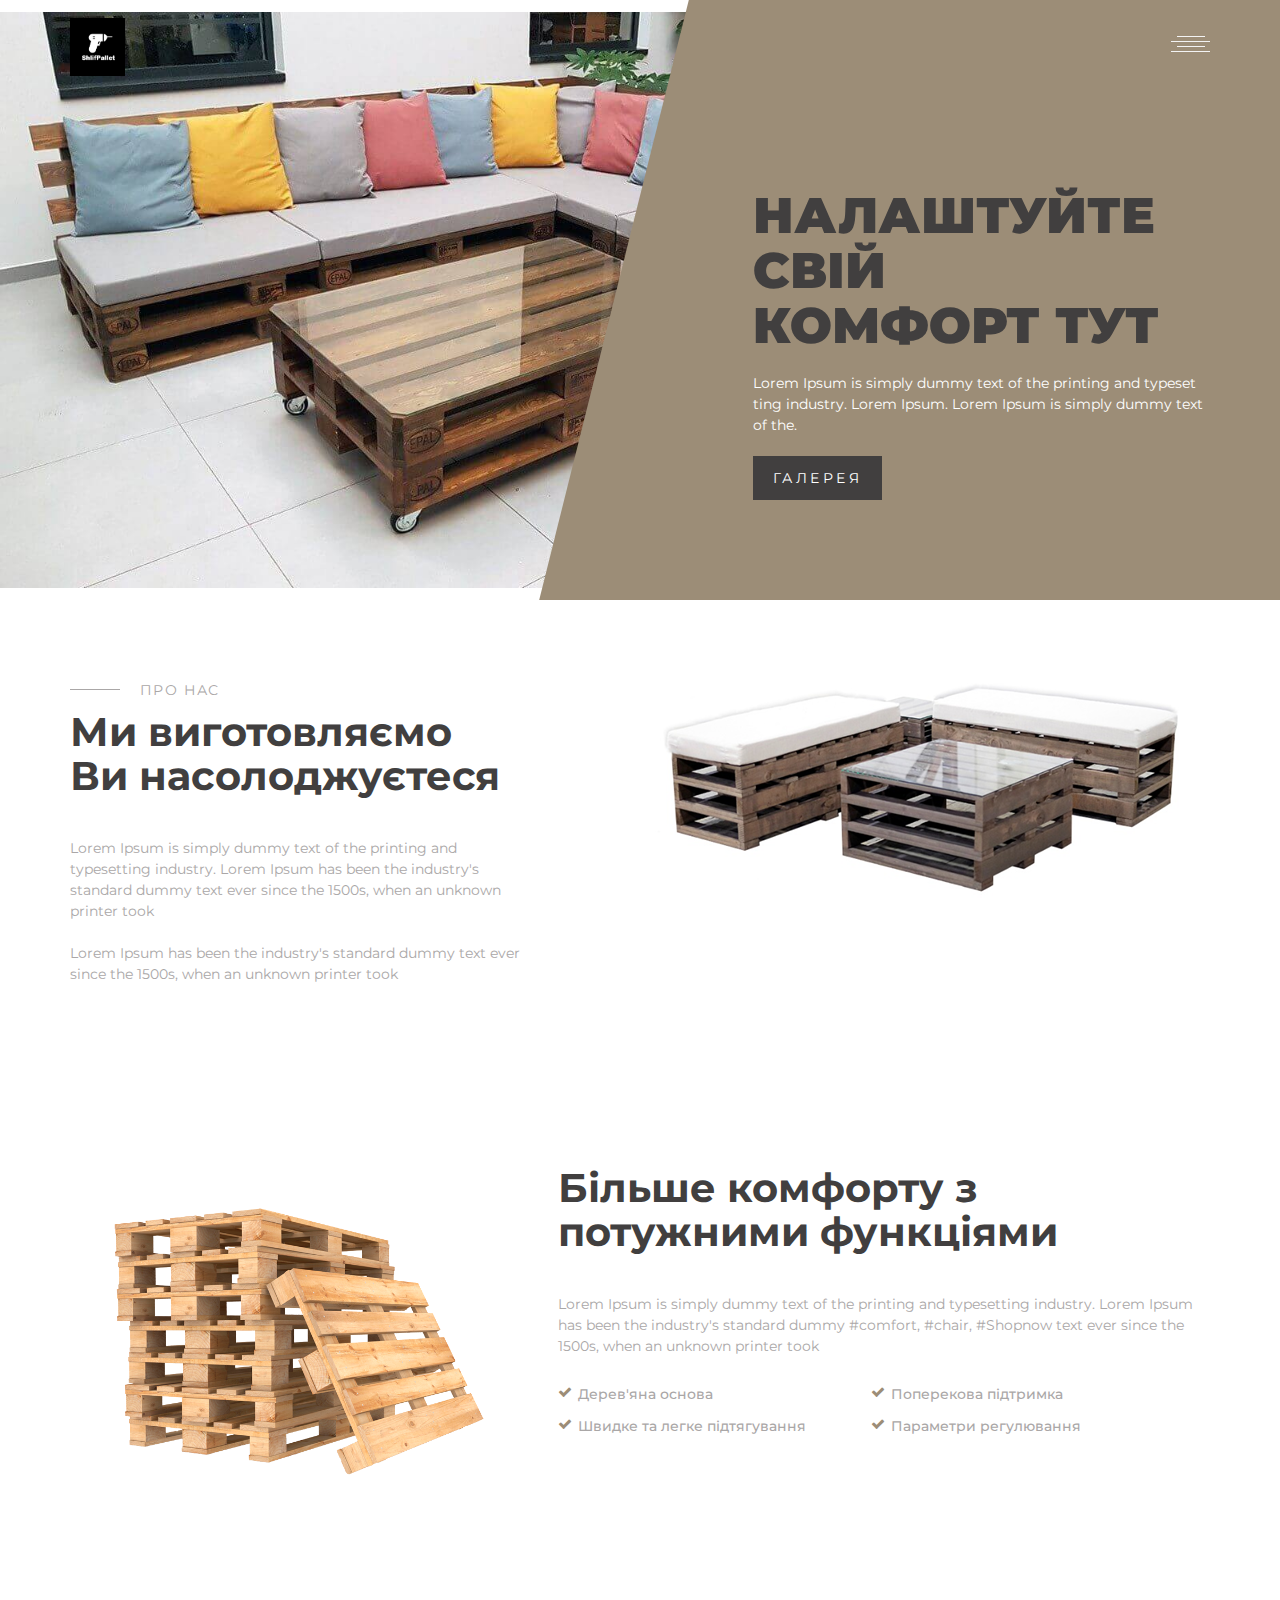
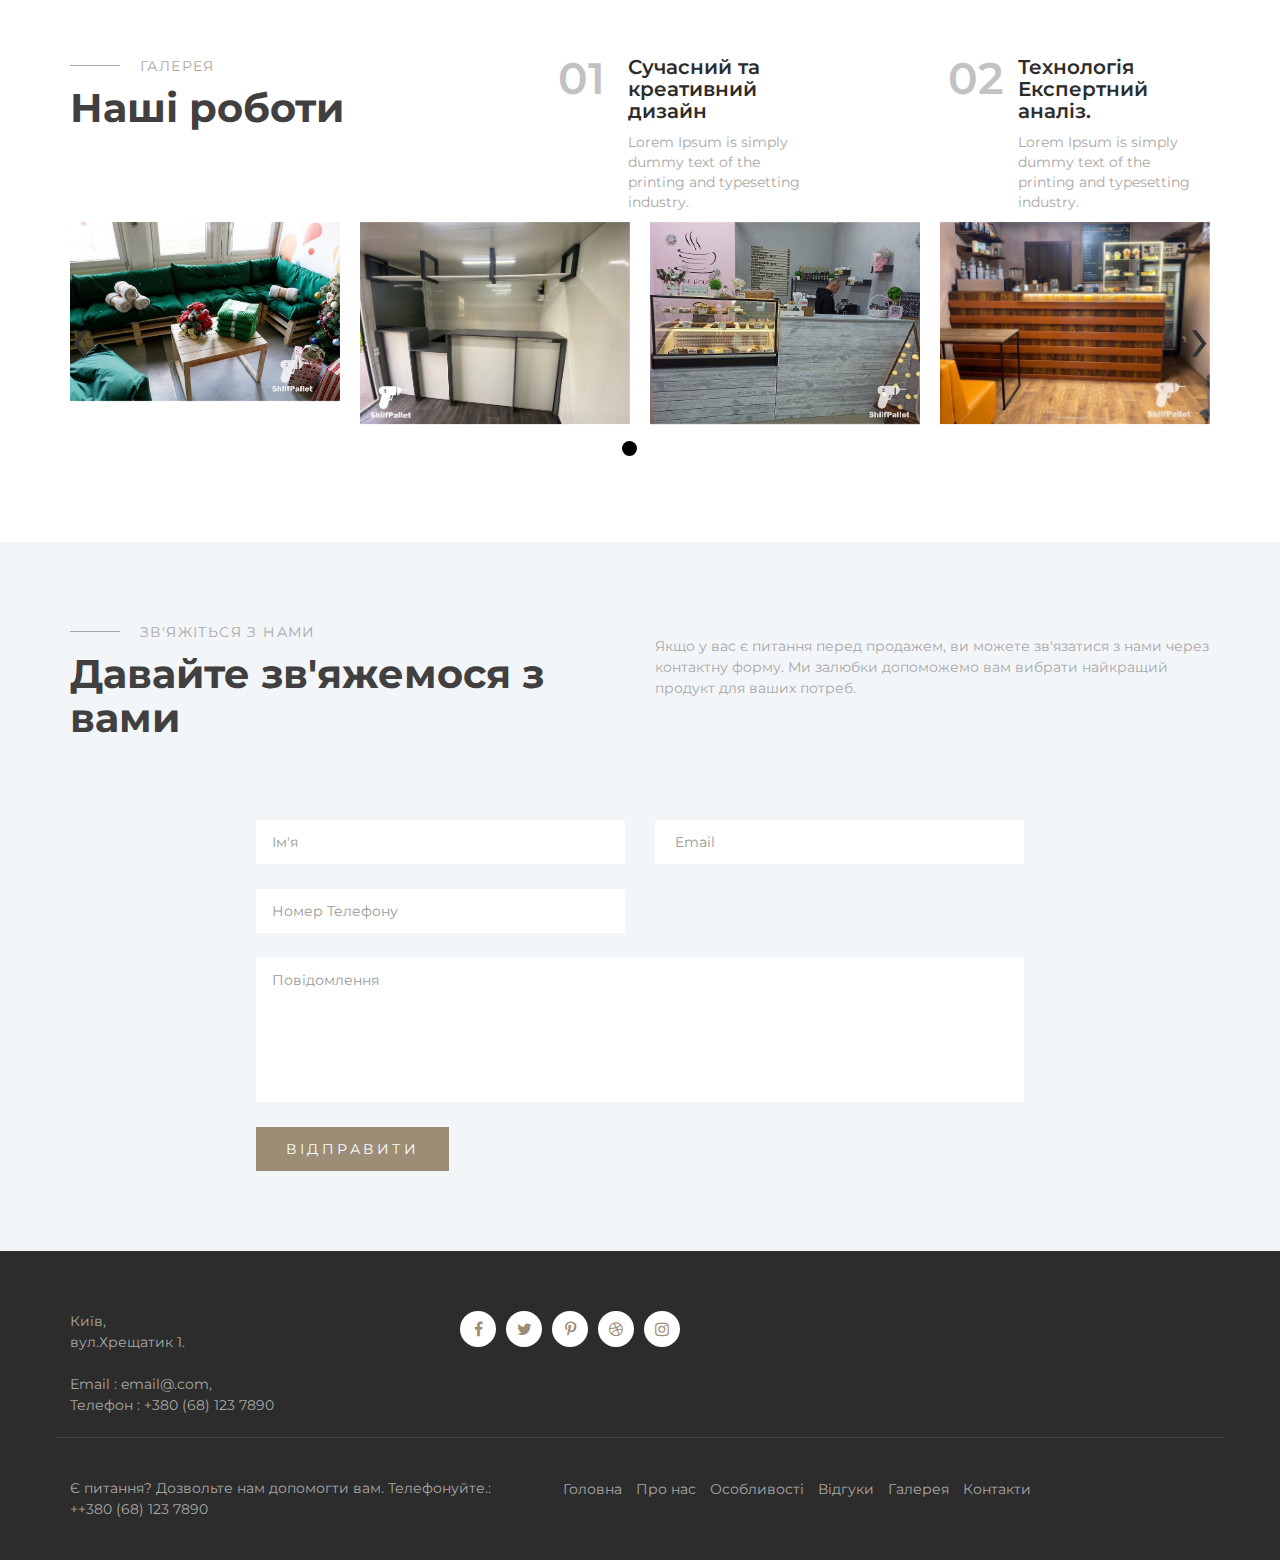
==== commit 2f777344: "asd" ====
--- a/default.htm
+++ b/default.htm
@@ -6,10 +6,8 @@
 	<meta charset="utf-8">
 	<meta http-equiv="X-UA-Compatible" content="IE=edge">
 	<meta name="viewport" content="width=device-width, initial-scale=1.0">
-	<meta name="description" content="Shlifpallet - Furniture HTML template, Furniture landing page template">
-	<meta name="keywords"
-		content="Check out our furniture one page websites templates to showcase your furniture art and specification. CMS ready landing page. You can easily convert it into WordPress and other CMS.">
-	<meta name="author" content="Awaiken">
+	<meta name="description" content="Shlifpallet - Furniture">
+	
 	<!-- Page Title -->
 	<title>Shlifpallet </title>
 	<!-- Google Fonts css-->
@@ -434,7 +432,7 @@
 						<ul>
 							<li><a href="#">Головна</a></li>
 							<li><a href="#">Про нас</a></li>
-							<li><a href="#">Features</a></li>
+							<li><a href="#">Особливості</a></li>
 							<li><a href="#">Відгуки</a></li>
 							<li><a href="#">Галерея</a></li>
 							<li><a href="#">Контакти</a></li>
